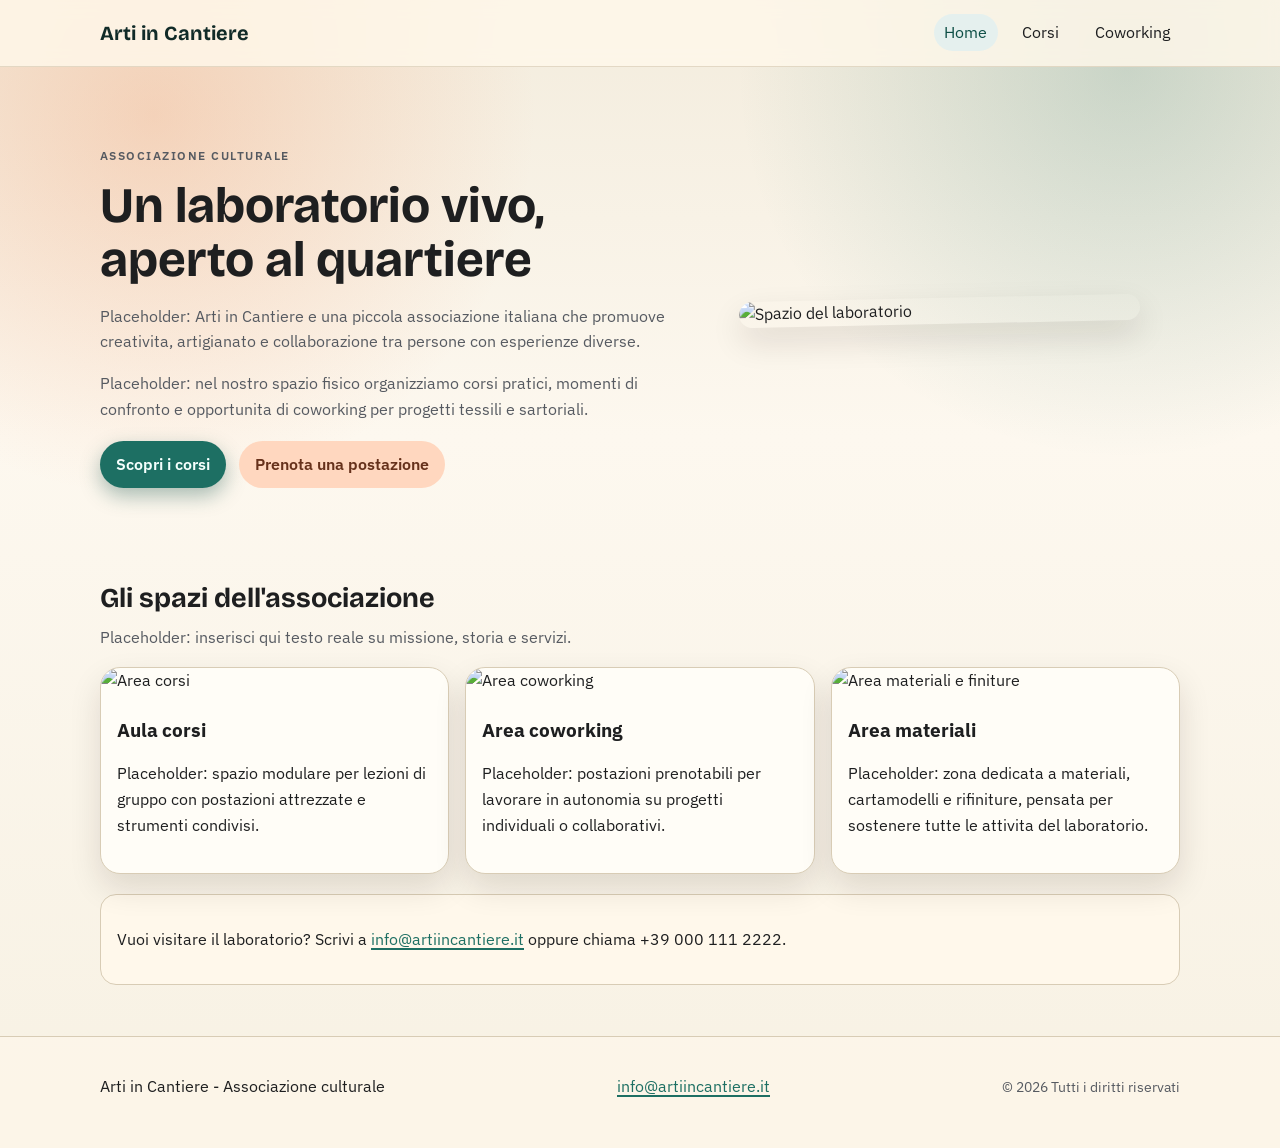
==== index.html @ 93420e94 "first generate version" ====
<!doctype html>
<html lang="it">
	<head>
		<meta charset="UTF-8" />
		<meta name="viewport" content="width=device-width, initial-scale=1.0" />
		<title>Arti in Cantiere | Associazione e Laboratorio</title>
		<meta
			name="description"
			content="Associazione culturale con laboratorio fisico, corsi creativi e postazioni coworking."
		/>
		<link rel="preconnect" href="https://fonts.googleapis.com" />
		<link rel="preconnect" href="https://fonts.gstatic.com" crossorigin />
		<link
			href="https://fonts.googleapis.com/css2?family=Bricolage+Grotesque:wght@400;500;700&family=IBM+Plex+Sans:wght@400;500;600&display=swap"
			rel="stylesheet"
		/>
		<link rel="stylesheet" href="assets/css/styles.css" />
	</head>
	<body>
		<header class="site-header">
			<div class="container nav-wrap">
				<a class="logo" href="index.html">Arti in Cantiere</a>
				<nav class="main-nav" aria-label="Navigazione principale">
					<a class="active" href="index.html">Home</a>
					<a href="corsi.html">Corsi</a>
					<a href="coworking.html">Coworking</a>
				</nav>
			</div>
		</header>

		<main>
			<section class="hero">
				<div class="container hero-grid">
					<div class="hero-copy">
						<p class="eyebrow">Associazione culturale</p>
						<h1>Un laboratorio vivo, aperto al quartiere</h1>
						<p>
							Placeholder: Arti in Cantiere e una piccola associazione italiana che promuove
							creativita, artigianato e collaborazione tra persone con esperienze diverse.
						</p>
						<p>
							Placeholder: nel nostro spazio fisico organizziamo corsi pratici, momenti di
							confronto e opportunita di coworking per progetti tessili e sartoriali.
						</p>
						<div class="btn-row">
							<a class="btn btn-primary" href="corsi.html">Scopri i corsi</a>
							<a class="btn btn-secondary" href="coworking.html">Prenota una postazione</a>
						</div>
					</div>

					<figure class="hero-media">
						<img
							src="https://picsum.photos/seed/lab-main/900/620"
							alt="Spazio del laboratorio"
							loading="eager"
						/>
					</figure>
				</div>
			</section>

			<section class="section">
				<div class="container">
					<h2>Gli spazi dell'associazione</h2>
					<p class="section-intro">
						Placeholder: inserisci qui testo reale su missione, storia e servizi.
					</p>

					<div class="card-grid">
						<article class="card">
							<img
								src="https://picsum.photos/seed/space-1/700/430"
								alt="Area corsi"
								loading="lazy"
							/>
							<div class="card-body">
								<h3>Aula corsi</h3>
								<p>
									Placeholder: spazio modulare per lezioni di gruppo con postazioni attrezzate
									e strumenti condivisi.
								</p>
							</div>
						</article>

						<article class="card">
							<img
								src="https://picsum.photos/seed/space-2/700/430"
								alt="Area coworking"
								loading="lazy"
							/>
							<div class="card-body">
								<h3>Area coworking</h3>
								<p>
									Placeholder: postazioni prenotabili per lavorare in autonomia su progetti
									individuali o collaborativi.
								</p>
							</div>
						</article>

						<article class="card">
							<img
								src="https://picsum.photos/seed/space-3/700/430"
								alt="Area materiali e finiture"
								loading="lazy"
							/>
							<div class="card-body">
								<h3>Area materiali</h3>
								<p>
									Placeholder: zona dedicata a materiali, cartamodelli e rifiniture,
									pensata per sostenere tutte le attivita del laboratorio.
								</p>
							</div>
						</article>
					</div>

					<div class="highlight-box">
						<p>
							Vuoi visitare il laboratorio? Scrivi a
							<a href="mailto:info@artiincantiere.it">info@artiincantiere.it</a>
							oppure chiama +39 000 111 2222.
						</p>
					</div>
				</div>
			</section>
		</main>

		<footer class="site-footer">
			<div class="container footer-wrap">
				<p>Arti in Cantiere - Associazione culturale</p>
				<p><a href="mailto:info@artiincantiere.it">info@artiincantiere.it</a></p>
				<p class="small">&copy; <span id="year"></span> Tutti i diritti riservati</p>
			</div>
		</footer>

		<script src="assets/js/site.js"></script>
	</body>
</html>
---- assets/css/styles.css ----
:root {
  --bg: #f3ecdd;
  --bg-soft: #fff8eb;
  --card: #fffdf7;
  --text: #1e1f20;
  --muted: #565a61;
  --primary: #1d6f63;
  --secondary: #f08f5c;
  --border: #d8ccb5;
  --shadow: 0 14px 32px rgba(32, 20, 10, 0.12);
  --radius: 20px;
}

* {
  box-sizing: border-box;
}

html,
body {
  margin: 0;
  padding: 0;
}

body {
  font-family: "IBM Plex Sans", "Segoe UI", sans-serif;
  color: var(--text);
  line-height: 1.6;
  background:
    radial-gradient(circle at 12% 10%, rgba(240, 143, 92, 0.3), transparent 25%),
    radial-gradient(circle at 88% 6%, rgba(29, 111, 99, 0.2), transparent 25%),
    linear-gradient(180deg, var(--bg) 0%, #fdf8ef 38%, #f7f1e3 100%);
}

img {
  max-width: 100%;
  display: block;
  border-radius: 14px;
}

a {
  color: var(--primary);
  text-decoration-thickness: 2px;
  text-underline-offset: 3px;
}

.container {
  width: min(1080px, 92%);
  margin: 0 auto;
}

.site-header {
  position: sticky;
  top: 0;
  z-index: 12;
  backdrop-filter: blur(8px);
  background: rgba(255, 248, 235, 0.82);
  border-bottom: 1px solid rgba(216, 204, 181, 0.7);
}

.nav-wrap {
  display: flex;
  justify-content: space-between;
  align-items: center;
  gap: 1rem;
  padding: 0.9rem 0;
}

.logo {
  font-family: "Bricolage Grotesque", "Trebuchet MS", sans-serif;
  font-size: 1.25rem;
  font-weight: 700;
  color: #112b28;
  text-decoration: none;
}

.main-nav {
  display: flex;
  gap: 0.9rem;
  flex-wrap: wrap;
}

.main-nav a {
  text-decoration: none;
  color: var(--text);
  padding: 0.35rem 0.65rem;
  border-radius: 999px;
}

.main-nav a.active,
.main-nav a:hover {
  background: #e5f0ee;
  color: #0d4e45;
}

.hero {
  padding: 4.2rem 0 2.8rem;
}

.hero-grid {
  display: grid;
  grid-template-columns: 1.2fr 1fr;
  gap: 1.4rem;
  align-items: center;
}

.hero-grid.single-column {
  grid-template-columns: 1fr;
}

.eyebrow {
  text-transform: uppercase;
  letter-spacing: 0.12em;
  font-size: 0.78rem;
  color: #2f5951;
  font-weight: 600;
}

.hero h1 {
  font-family: "Bricolage Grotesque", "Trebuchet MS", sans-serif;
  font-size: clamp(2rem, 4.2vw, 3.1rem);
  line-height: 1.1;
  margin: 0.3rem 0 1rem;
}

.hero p {
  max-width: 62ch;
  color: var(--muted);
}

.hero-media {
  border-radius: var(--radius);
  overflow: hidden;
  box-shadow: var(--shadow);
  transform: rotate(-1.2deg);
  animation: enter 700ms ease-out;
}

.inner-hero {
  padding-bottom: 1.6rem;
}

.btn-row {
  display: flex;
  flex-wrap: wrap;
  gap: 0.8rem;
  margin-top: 1.2rem;
}

.btn {
  border: 0;
  border-radius: 999px;
  padding: 0.65rem 1rem;
  font-weight: 600;
  font-family: inherit;
  cursor: pointer;
  text-decoration: none;
  display: inline-block;
  transition: transform 0.2s ease, box-shadow 0.2s ease;
}

.btn:hover {
  transform: translateY(-2px);
}

.btn-primary {
  background: var(--primary);
  color: #f5fffd;
  box-shadow: 0 8px 20px rgba(15, 77, 68, 0.35);
}

.btn-secondary {
  background: #ffd7bf;
  color: #66311b;
}

.btn-small {
  padding: 0.45rem 0.75rem;
  background: #f5efe3;
  color: #363636;
  border: 1px solid var(--border);
}

.section {
  padding: 1.4rem 0 3.2rem;
}

.section h2 {
  font-family: "Bricolage Grotesque", "Trebuchet MS", sans-serif;
  font-size: 1.7rem;
  margin-bottom: 0.25rem;
}

.section-intro {
  color: var(--muted);
  margin-top: 0;
  max-width: 70ch;
}

.card-grid {
  display: grid;
  grid-template-columns: repeat(auto-fit, minmax(240px, 1fr));
  gap: 1rem;
}

.card {
  background: var(--card);
  border: 1px solid var(--border);
  border-radius: var(--radius);
  box-shadow: var(--shadow);
  overflow: hidden;
  animation: card-enter 0.5s ease both;
}

.card-body {
  padding: 0.95rem 1rem 1.2rem;
}

.card h3 {
  margin: 0.4rem 0;
  font-size: 1.2rem;
}

.meta-list {
  margin: 0.7rem 0 0;
  padding-left: 1rem;
  color: #2d3239;
}

.meta-list li {
  margin-bottom: 0.35rem;
}

.highlight-box,
.note-box,
.pricing-strip {
  margin-top: 1.2rem;
  border-radius: 16px;
  border: 1px solid var(--border);
  background: var(--bg-soft);
  padding: 1rem;
}

.availability {
  display: flex;
  flex-wrap: wrap;
  gap: 0.5rem;
  margin-top: 0.95rem;
}

.badge {
  border-radius: 999px;
  padding: 0.3rem 0.75rem;
  border: 1px solid var(--border);
  background: #f9f3e8;
  font-size: 0.92rem;
}

.badge-free {
  background: #e8f6f2;
  border-color: #98c8bb;
}

.occupancy-tools {
  margin-top: 0.8rem;
  display: flex;
  gap: 0.5rem;
  flex-wrap: wrap;
}

.site-footer {
  border-top: 1px solid var(--border);
  padding: 1.3rem 0 2rem;
  background: rgba(255, 248, 235, 0.66);
}

.footer-wrap {
  display: flex;
  flex-wrap: wrap;
  justify-content: space-between;
  align-items: center;
  gap: 0.6rem 1rem;
}

.small {
  color: var(--muted);
  font-size: 0.9rem;
}

@keyframes enter {
  from {
    opacity: 0;
    transform: translateY(14px) rotate(-2deg);
  }
  to {
    opacity: 1;
    transform: translateY(0) rotate(-1.2deg);
  }
}

@keyframes card-enter {
  from {
    opacity: 0;
    transform: translateY(12px);
  }
  to {
    opacity: 1;
    transform: translateY(0);
  }
}

@media (max-width: 820px) {
  .hero-grid {
    grid-template-columns: 1fr;
  }

  .hero {
    padding-top: 3.2rem;
  }

  .hero-media {
    transform: none;
  }
}
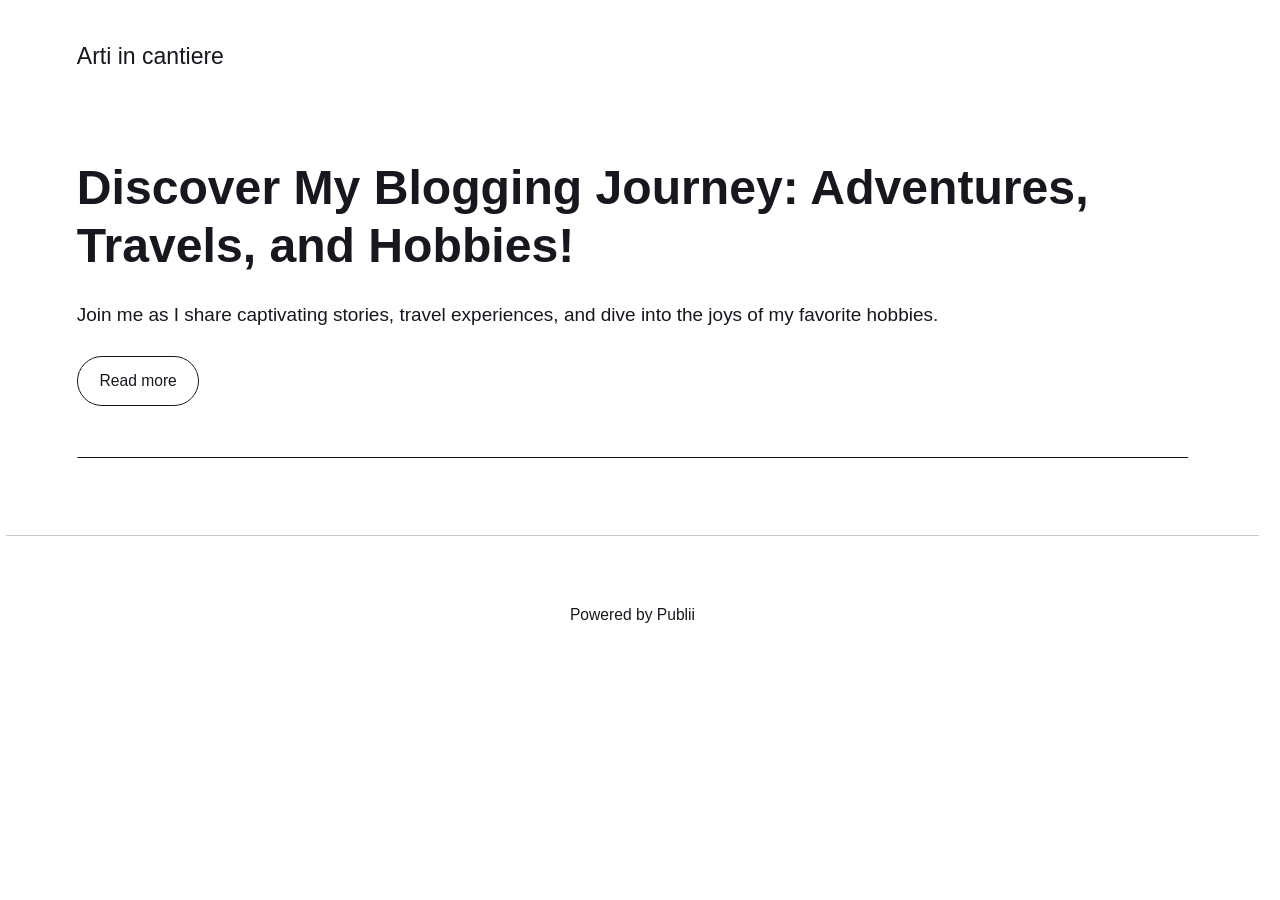
==== commit 1a625b72: "Updated from Publii" ====
--- a/index.html
+++ b/index.html
@@ -1,136 +1,12 @@
-<!doctype html>
-<html lang="it">
-	<head>
-		<meta charset="UTF-8" />
-		<meta name="viewport" content="width=device-width, initial-scale=1.0" />
-		<title>Arti in Cantiere | Associazione e Laboratorio</title>
-		<meta
-			name="description"
-			content="Associazione culturale con laboratorio fisico, corsi creativi e postazioni coworking."
-		/>
-		<link rel="preconnect" href="https://fonts.googleapis.com" />
-		<link rel="preconnect" href="https://fonts.gstatic.com" crossorigin />
-		<link
-			href="https://fonts.googleapis.com/css2?family=Bricolage+Grotesque:wght@400;500;700&family=IBM+Plex+Sans:wght@400;500;600&display=swap"
-			rel="stylesheet"
-		/>
-		<link rel="stylesheet" href="assets/css/styles.css" />
-	</head>
-	<body>
-		<header class="site-header">
-			<div class="container nav-wrap">
-				<a class="logo" href="index.html">Arti in Cantiere</a>
-				<nav class="main-nav" aria-label="Navigazione principale">
-					<a class="active" href="index.html">Home</a>
-					<a href="corsi.html">Corsi</a>
-					<a href="coworking.html">Coworking</a>
-				</nav>
-			</div>
-		</header>
-
-		<main>
-			<section class="hero">
-				<div class="container hero-grid">
-					<div class="hero-copy">
-						<p class="eyebrow">Associazione culturale</p>
-						<h1>Un laboratorio vivo, aperto al quartiere</h1>
-						<p>
-							Placeholder: Arti in Cantiere e una piccola associazione italiana che promuove
-							creativita, artigianato e collaborazione tra persone con esperienze diverse.
-						</p>
-						<p>
-							Placeholder: nel nostro spazio fisico organizziamo corsi pratici, momenti di
-							confronto e opportunita di coworking per progetti tessili e sartoriali.
-						</p>
-						<div class="btn-row">
-							<a class="btn btn-primary" href="corsi.html">Scopri i corsi</a>
-							<a class="btn btn-secondary" href="coworking.html">Prenota una postazione</a>
-						</div>
-					</div>
-
-					<figure class="hero-media">
-						<img
-							src="https://picsum.photos/seed/lab-main/900/620"
-							alt="Spazio del laboratorio"
-							loading="eager"
-						/>
-					</figure>
-				</div>
-			</section>
-
-			<section class="section">
-				<div class="container">
-					<h2>Gli spazi dell'associazione</h2>
-					<p class="section-intro">
-						Placeholder: inserisci qui testo reale su missione, storia e servizi.
-					</p>
-
-					<div class="card-grid">
-						<article class="card">
-							<img
-								src="https://picsum.photos/seed/space-1/700/430"
-								alt="Area corsi"
-								loading="lazy"
-							/>
-							<div class="card-body">
-								<h3>Aula corsi</h3>
-								<p>
-									Placeholder: spazio modulare per lezioni di gruppo con postazioni attrezzate
-									e strumenti condivisi.
-								</p>
-							</div>
-						</article>
-
-						<article class="card">
-							<img
-								src="https://picsum.photos/seed/space-2/700/430"
-								alt="Area coworking"
-								loading="lazy"
-							/>
-							<div class="card-body">
-								<h3>Area coworking</h3>
-								<p>
-									Placeholder: postazioni prenotabili per lavorare in autonomia su progetti
-									individuali o collaborativi.
-								</p>
-							</div>
-						</article>
-
-						<article class="card">
-							<img
-								src="https://picsum.photos/seed/space-3/700/430"
-								alt="Area materiali e finiture"
-								loading="lazy"
-							/>
-							<div class="card-body">
-								<h3>Area materiali</h3>
-								<p>
-									Placeholder: zona dedicata a materiali, cartamodelli e rifiniture,
-									pensata per sostenere tutte le attivita del laboratorio.
-								</p>
-							</div>
-						</article>
-					</div>
-
-					<div class="highlight-box">
-						<p>
-							Vuoi visitare il laboratorio? Scrivi a
-							<a href="mailto:info@artiincantiere.it">info@artiincantiere.it</a>
-							oppure chiama +39 000 111 2222.
-						</p>
-					</div>
-				</div>
-			</section>
-		</main>
-
-		<footer class="site-footer">
-			<div class="container footer-wrap">
-				<p>Arti in Cantiere - Associazione culturale</p>
-				<p><a href="mailto:info@artiincantiere.it">info@artiincantiere.it</a></p>
-				<p class="small">&copy; <span id="year"></span> Tutti i diritti riservati</p>
-			</div>
-		</footer>
-
-		<script src="assets/js/site.js"></script>
-	</body>
-</html>
+<!DOCTYPE html><html lang="en-gb"><head><meta charset="utf-8"><meta http-equiv="X-UA-Compatible" content="IE=edge"><meta name="viewport" content="width=device-width,initial-scale=1"><title>Arti in cantiere</title><meta name="generator" content="Publii Open-Source CMS for Static Site"><link rel="canonical" href="https://piepaso.github.io/sito-artiincantiere/"><link rel="alternate" type="application/atom+xml" href="https://piepaso.github.io/sito-artiincantiere/feed.xml" title="Arti in cantiere - RSS"><link rel="alternate" type="application/json" href="https://piepaso.github.io/sito-artiincantiere/feed.json" title="Arti in cantiere - JSON"><meta property="og:title" content="Arti in cantiere"><meta property="og:site_name" content="Arti in cantiere"><meta property="og:description" content=""><meta property="og:url" content="https://piepaso.github.io/sito-artiincantiere/"><meta property="og:type" content="website"><link rel="stylesheet" href="https://piepaso.github.io/sito-artiincantiere/assets/css/style.css?v=2110fdcc9616a96348b5f5ad11c64055"><script type="application/ld+json">{"@context":"http://schema.org","@type":"Organization","name":"Arti in cantiere","url":"https://piepaso.github.io/sito-artiincantiere/"}</script><noscript><style>img[loading] {
+                    opacity: 1;
+                }</style></noscript></head><body class="home-template"><header class="top js-header"><a class="logo" href="https://piepaso.github.io/sito-artiincantiere/">Arti in cantiere</a></header><main><div class="hero hero--noimage"><header class="hero__content"><div class="wrapper"><h1>Discover My Blogging Journey: Adventures, Travels, and Hobbies!</h1><p>Join me as I share captivating stories, travel experiences, and dive into the joys of my favorite hobbies.</p><p><a href="#" class="btn">Read more</a></p></div></header></div><div class="wrapper feed"></div></main><footer class="footer"><div class="wrapper"><div class="footer__copyright">Powered by Publii</div><button id="backToTop" class="footer__bttop" aria-label="Back to top" title="Back to top"><svg width="20" height="20"><use xlink:href="https://piepaso.github.io/sito-artiincantiere/assets/svg/svg-map.svg#toparrow"/></svg></button></div></footer><script defer="defer" src="https://piepaso.github.io/sito-artiincantiere/assets/js/scripts.min.js?v=d0fc1030089a37f93a2d51bf6d07565c"></script><script>window.publiiThemeMenuConfig={mobileMenuMode:'sidebar',animationSpeed:300,submenuWidth: 'auto',doubleClickTime:500,mobileMenuExpandableSubmenus:true,relatedContainerForOverlayMenuSelector:'.top'};</script><script>var images = document.querySelectorAll('img[loading]');
+        for (var i = 0; i < images.length; i++) {
+            if (images[i].complete) {
+                images[i].classList.add('is-loaded');
+            } else {
+                images[i].addEventListener('load', function () {
+                    this.classList.add('is-loaded');
+                }, false);
+            }
+        }</script></body></html>
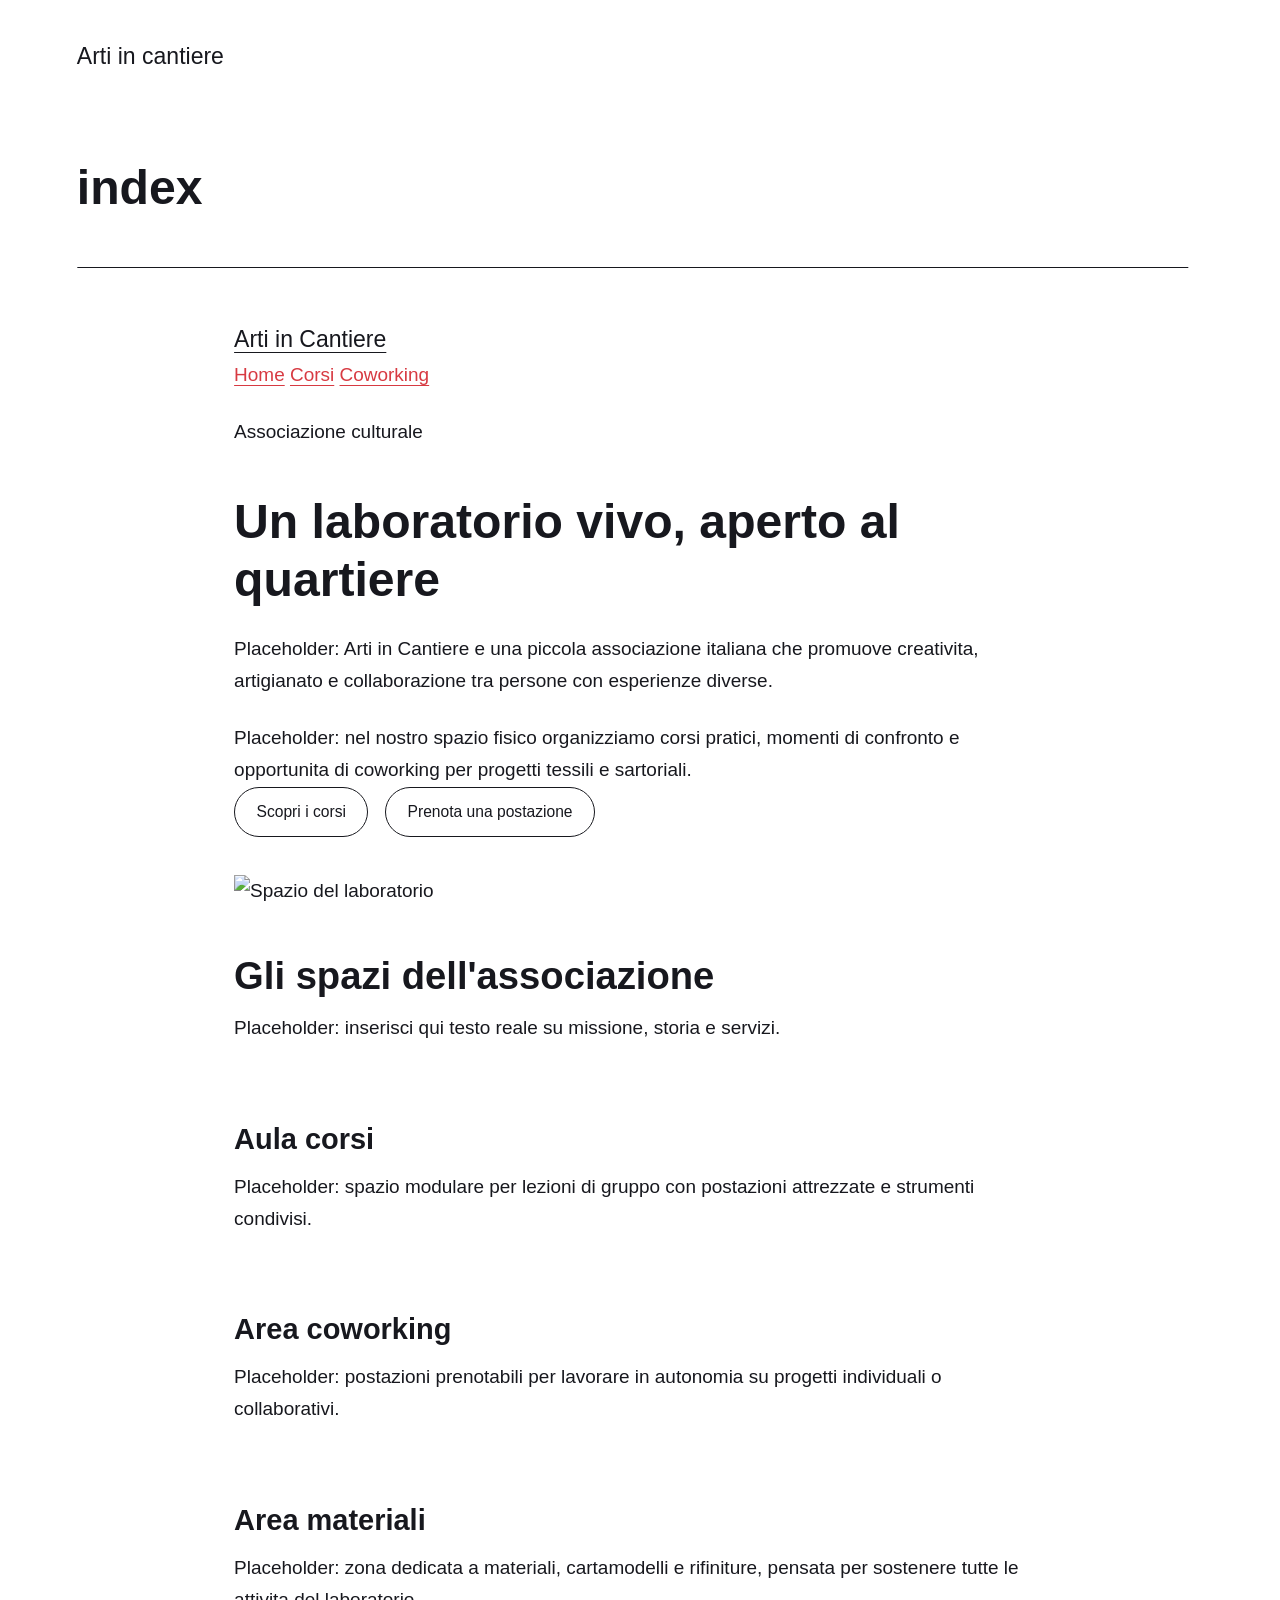
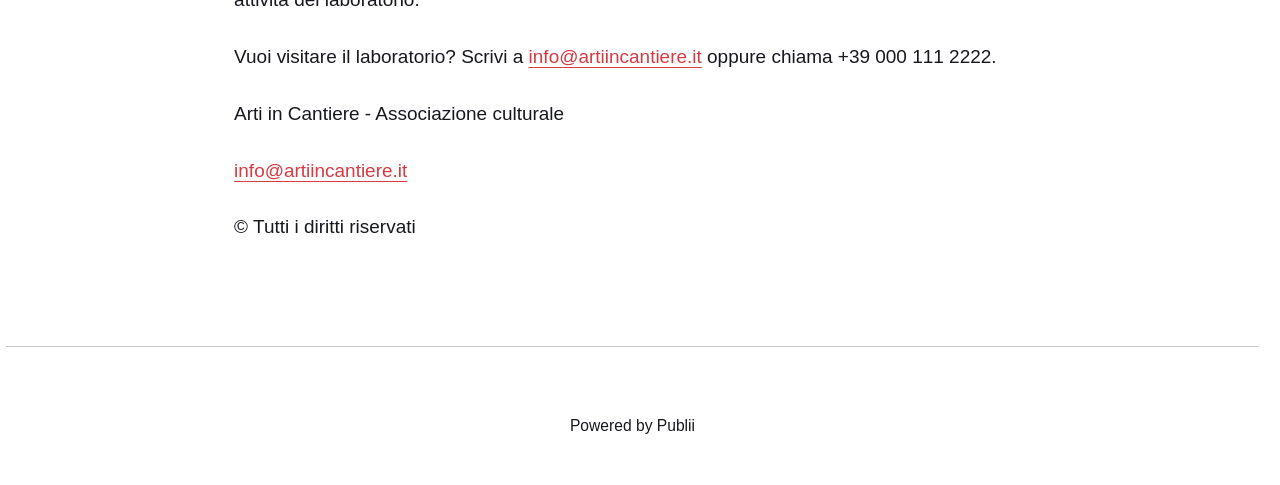
==== commit 12c87e87: "index on home" ====
--- a/index.html
+++ b/index.html
@@ -1,12 +1,15 @@
-<!DOCTYPE html><html lang="en-gb"><head><meta charset="utf-8"><meta http-equiv="X-UA-Compatible" content="IE=edge"><meta name="viewport" content="width=device-width,initial-scale=1"><title>Arti in cantiere</title><meta name="generator" content="Publii Open-Source CMS for Static Site"><link rel="canonical" href="https://piepaso.github.io/sito-artiincantiere/"><link rel="alternate" type="application/atom+xml" href="https://piepaso.github.io/sito-artiincantiere/feed.xml" title="Arti in cantiere - RSS"><link rel="alternate" type="application/json" href="https://piepaso.github.io/sito-artiincantiere/feed.json" title="Arti in cantiere - JSON"><meta property="og:title" content="Arti in cantiere"><meta property="og:site_name" content="Arti in cantiere"><meta property="og:description" content=""><meta property="og:url" content="https://piepaso.github.io/sito-artiincantiere/"><meta property="og:type" content="website"><link rel="stylesheet" href="https://piepaso.github.io/sito-artiincantiere/assets/css/style.css?v=2110fdcc9616a96348b5f5ad11c64055"><script type="application/ld+json">{"@context":"http://schema.org","@type":"Organization","name":"Arti in cantiere","url":"https://piepaso.github.io/sito-artiincantiere/"}</script><noscript><style>img[loading] {
-                    opacity: 1;
-                }</style></noscript></head><body class="home-template"><header class="top js-header"><a class="logo" href="https://piepaso.github.io/sito-artiincantiere/">Arti in cantiere</a></header><main><div class="hero hero--noimage"><header class="hero__content"><div class="wrapper"><h1>Discover My Blogging Journey: Adventures, Travels, and Hobbies!</h1><p>Join me as I share captivating stories, travel experiences, and dive into the joys of my favorite hobbies.</p><p><a href="#" class="btn">Read more</a></p></div></header></div><div class="wrapper feed"></div></main><footer class="footer"><div class="wrapper"><div class="footer__copyright">Powered by Publii</div><button id="backToTop" class="footer__bttop" aria-label="Back to top" title="Back to top"><svg width="20" height="20"><use xlink:href="https://piepaso.github.io/sito-artiincantiere/assets/svg/svg-map.svg#toparrow"/></svg></button></div></footer><script defer="defer" src="https://piepaso.github.io/sito-artiincantiere/assets/js/scripts.min.js?v=d0fc1030089a37f93a2d51bf6d07565c"></script><script>window.publiiThemeMenuConfig={mobileMenuMode:'sidebar',animationSpeed:300,submenuWidth: 'auto',doubleClickTime:500,mobileMenuExpandableSubmenus:true,relatedContainerForOverlayMenuSelector:'.top'};</script><script>var images = document.querySelectorAll('img[loading]');
-        for (var i = 0; i < images.length; i++) {
-            if (images[i].complete) {
-                images[i].classList.add('is-loaded');
-            } else {
-                images[i].addEventListener('load', function () {
-                    this.classList.add('is-loaded');
-                }, false);
-            }
-        }</script></body></html>+<!doctype html>
+<html lang="en">
+<head>
+	<meta charset="utf-8">
+	<meta http-equiv="refresh" content="0; url=home.html">
+	<meta name="viewport" content="width=device-width, initial-scale=1">
+	<title>Redirecting...</title>
+	<script>
+		window.location.replace("home.html");
+	</script>
+</head>
+<body>
+	<p>Redirecting to <a href="home.html">home.html</a>...</p>
+</body>
+</html>
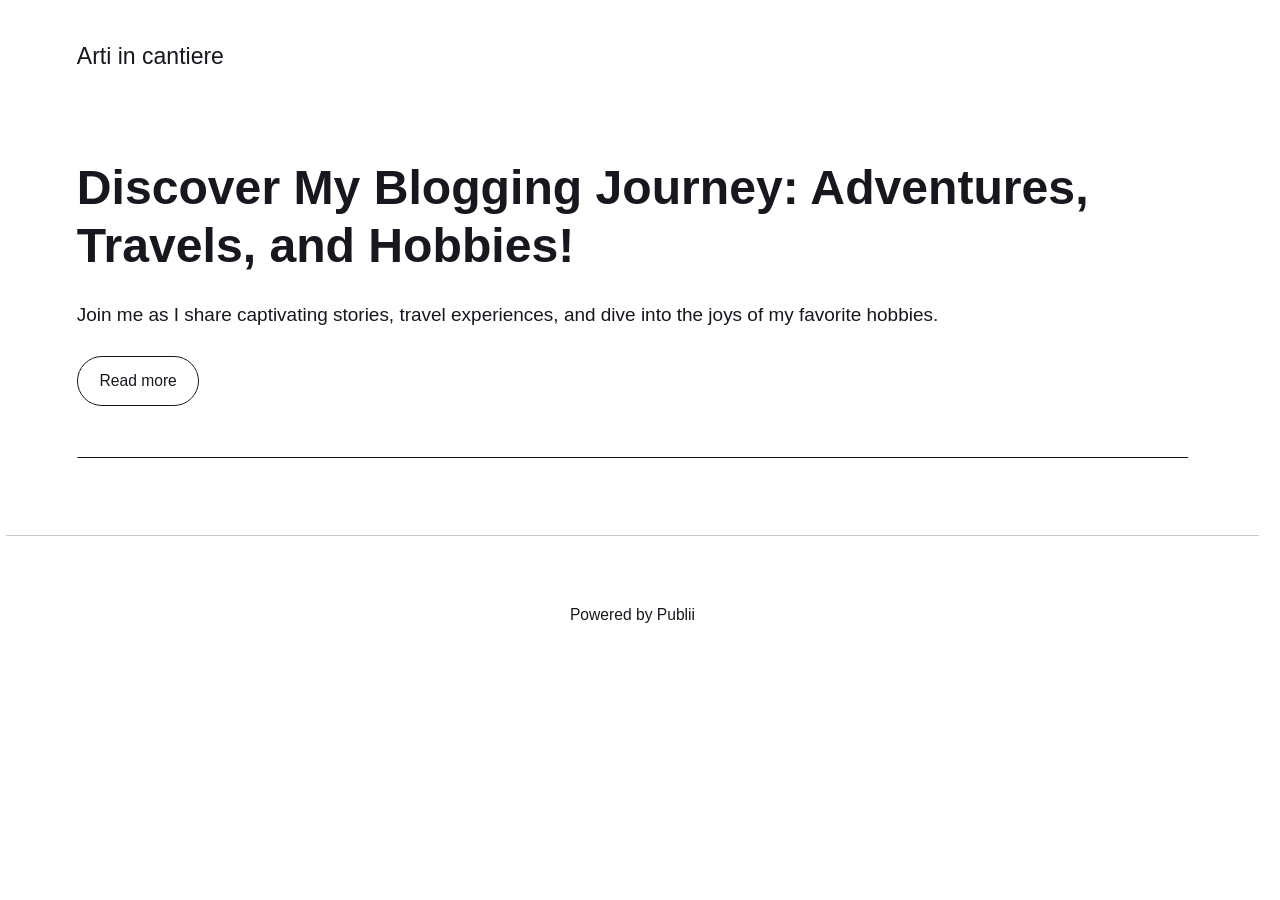
==== commit 3bedf0ea: "Updated from Publii" ====
--- a/index.html
+++ b/index.html
@@ -1,15 +1,12 @@
-<!doctype html>
-<html lang="en">
-<head>
-	<meta charset="utf-8">
-	<meta http-equiv="refresh" content="0; url=home.html">
-	<meta name="viewport" content="width=device-width, initial-scale=1">
-	<title>Redirecting...</title>
-	<script>
-		window.location.replace("home.html");
-	</script>
-</head>
-<body>
-	<p>Redirecting to <a href="home.html">home.html</a>...</p>
-</body>
-</html>
+<!DOCTYPE html><html lang="en-gb"><head><meta charset="utf-8"><meta http-equiv="X-UA-Compatible" content="IE=edge"><meta name="viewport" content="width=device-width,initial-scale=1"><title>Arti in cantiere</title><meta name="generator" content="Publii Open-Source CMS for Static Site"><link rel="canonical" href="https://piepaso.github.io/sito-artiincantiere/"><link rel="alternate" type="application/atom+xml" href="https://piepaso.github.io/sito-artiincantiere/feed.xml" title="Arti in cantiere - RSS"><link rel="alternate" type="application/json" href="https://piepaso.github.io/sito-artiincantiere/feed.json" title="Arti in cantiere - JSON"><meta property="og:title" content="Arti in cantiere"><meta property="og:site_name" content="Arti in cantiere"><meta property="og:description" content=""><meta property="og:url" content="https://piepaso.github.io/sito-artiincantiere/"><meta property="og:type" content="website"><link rel="stylesheet" href="https://piepaso.github.io/sito-artiincantiere/assets/css/style.css?v=2110fdcc9616a96348b5f5ad11c64055"><script type="application/ld+json">{"@context":"http://schema.org","@type":"Organization","name":"Arti in cantiere","url":"https://piepaso.github.io/sito-artiincantiere/"}</script><noscript><style>img[loading] {
+                    opacity: 1;
+                }</style></noscript></head><body class="home-template"><header class="top js-header"><a class="logo" href="https://piepaso.github.io/sito-artiincantiere/">Arti in cantiere</a></header><main><div class="hero hero--noimage"><header class="hero__content"><div class="wrapper"><h1>Discover My Blogging Journey: Adventures, Travels, and Hobbies!</h1><p>Join me as I share captivating stories, travel experiences, and dive into the joys of my favorite hobbies.</p><p><a href="#" class="btn">Read more</a></p></div></header></div><div class="wrapper feed"></div></main><footer class="footer"><div class="wrapper"><div class="footer__copyright">Powered by Publii</div><button id="backToTop" class="footer__bttop" aria-label="Back to top" title="Back to top"><svg width="20" height="20"><use xlink:href="https://piepaso.github.io/sito-artiincantiere/assets/svg/svg-map.svg#toparrow"/></svg></button></div></footer><script defer="defer" src="https://piepaso.github.io/sito-artiincantiere/assets/js/scripts.min.js?v=d0fc1030089a37f93a2d51bf6d07565c"></script><script>window.publiiThemeMenuConfig={mobileMenuMode:'sidebar',animationSpeed:300,submenuWidth: 'auto',doubleClickTime:500,mobileMenuExpandableSubmenus:true,relatedContainerForOverlayMenuSelector:'.top'};</script><script>var images = document.querySelectorAll('img[loading]');
+        for (var i = 0; i < images.length; i++) {
+            if (images[i].complete) {
+                images[i].classList.add('is-loaded');
+            } else {
+                images[i].addEventListener('load', function () {
+                    this.classList.add('is-loaded');
+                }, false);
+            }
+        }</script></body></html>
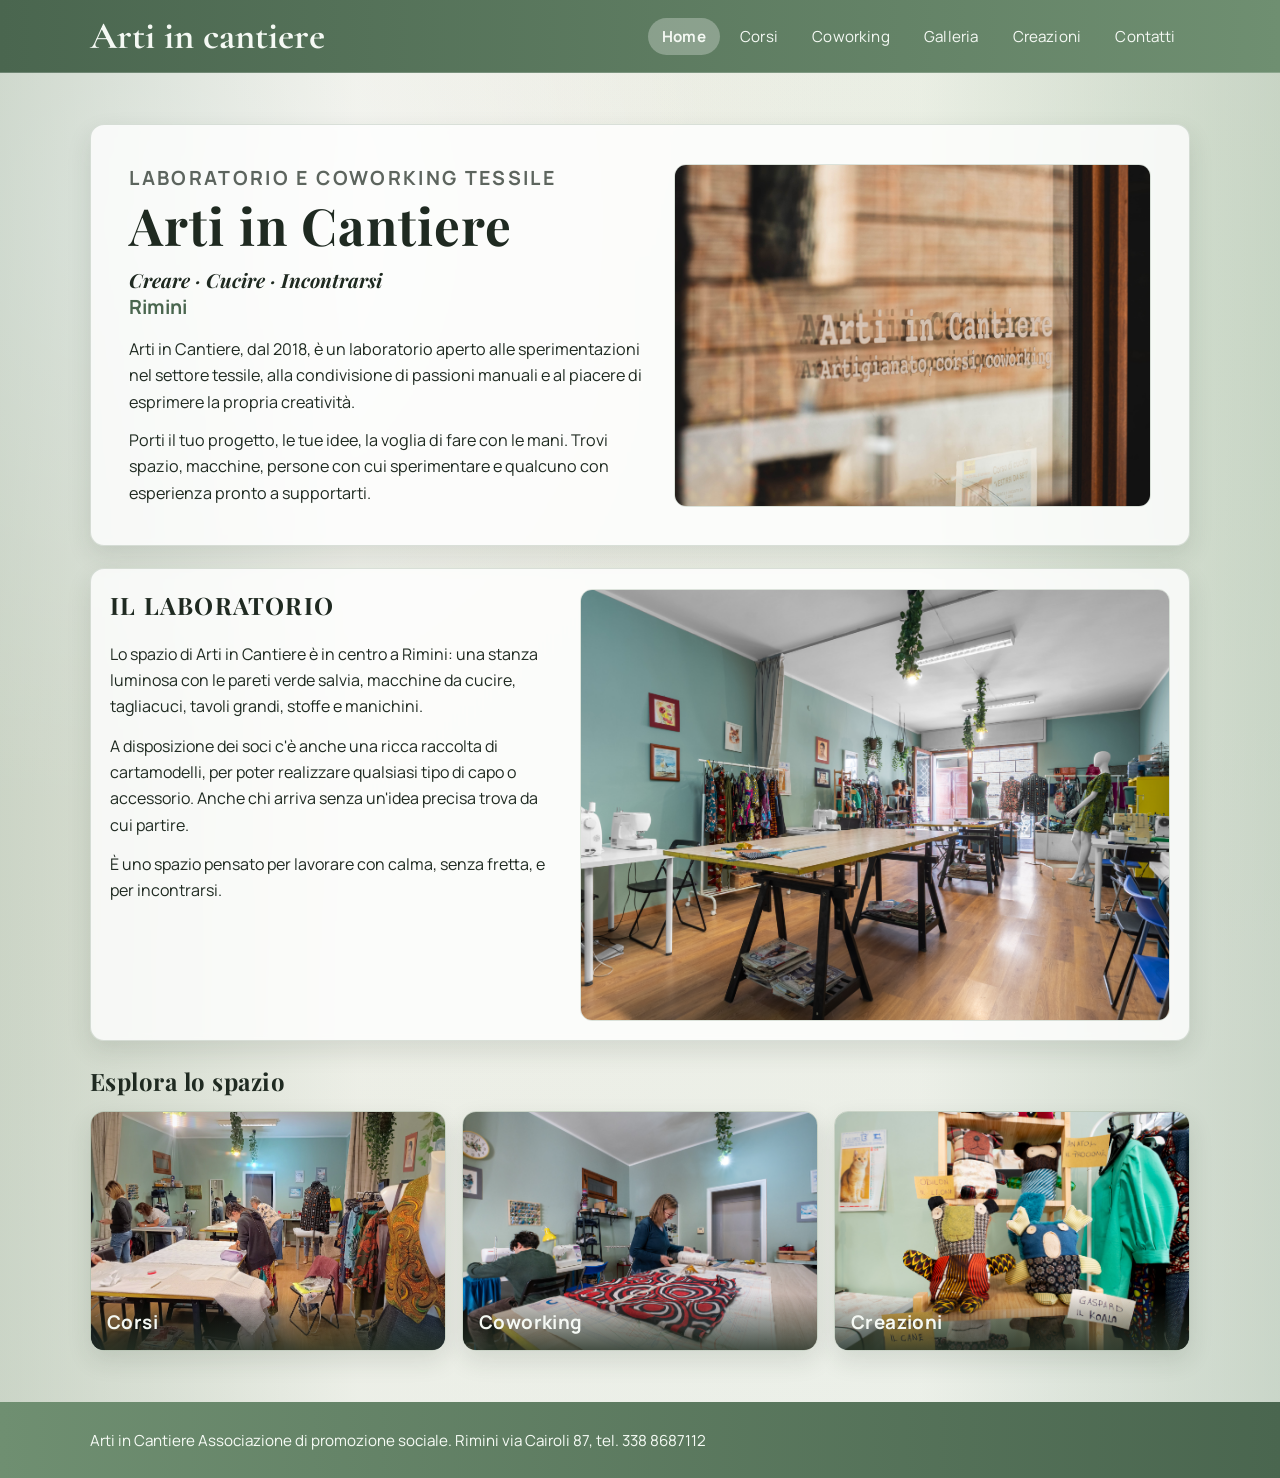
==== commit 5a3215d1: "modifiche claudia" ====
--- a/index.html
+++ b/index.html
@@ -1,12 +1,116 @@
-<!DOCTYPE html><html lang="en-gb"><head><meta charset="utf-8"><meta http-equiv="X-UA-Compatible" content="IE=edge"><meta name="viewport" content="width=device-width,initial-scale=1"><title>Arti in cantiere</title><meta name="generator" content="Publii Open-Source CMS for Static Site"><link rel="canonical" href="https://piepaso.github.io/sito-artiincantiere/"><link rel="alternate" type="application/atom+xml" href="https://piepaso.github.io/sito-artiincantiere/feed.xml" title="Arti in cantiere - RSS"><link rel="alternate" type="application/json" href="https://piepaso.github.io/sito-artiincantiere/feed.json" title="Arti in cantiere - JSON"><meta property="og:title" content="Arti in cantiere"><meta property="og:site_name" content="Arti in cantiere"><meta property="og:description" content=""><meta property="og:url" content="https://piepaso.github.io/sito-artiincantiere/"><meta property="og:type" content="website"><link rel="stylesheet" href="https://piepaso.github.io/sito-artiincantiere/assets/css/style.css?v=2110fdcc9616a96348b5f5ad11c64055"><script type="application/ld+json">{"@context":"http://schema.org","@type":"Organization","name":"Arti in cantiere","url":"https://piepaso.github.io/sito-artiincantiere/"}</script><noscript><style>img[loading] {
-                    opacity: 1;
-                }</style></noscript></head><body class="home-template"><header class="top js-header"><a class="logo" href="https://piepaso.github.io/sito-artiincantiere/">Arti in cantiere</a></header><main><div class="hero hero--noimage"><header class="hero__content"><div class="wrapper"><h1>Discover My Blogging Journey: Adventures, Travels, and Hobbies!</h1><p>Join me as I share captivating stories, travel experiences, and dive into the joys of my favorite hobbies.</p><p><a href="#" class="btn">Read more</a></p></div></header></div><div class="wrapper feed"></div></main><footer class="footer"><div class="wrapper"><div class="footer__copyright">Powered by Publii</div><button id="backToTop" class="footer__bttop" aria-label="Back to top" title="Back to top"><svg width="20" height="20"><use xlink:href="https://piepaso.github.io/sito-artiincantiere/assets/svg/svg-map.svg#toparrow"/></svg></button></div></footer><script defer="defer" src="https://piepaso.github.io/sito-artiincantiere/assets/js/scripts.min.js?v=d0fc1030089a37f93a2d51bf6d07565c"></script><script>window.publiiThemeMenuConfig={mobileMenuMode:'sidebar',animationSpeed:300,submenuWidth: 'auto',doubleClickTime:500,mobileMenuExpandableSubmenus:true,relatedContainerForOverlayMenuSelector:'.top'};</script><script>var images = document.querySelectorAll('img[loading]');
-        for (var i = 0; i < images.length; i++) {
-            if (images[i].complete) {
-                images[i].classList.add('is-loaded');
-            } else {
-                images[i].addEventListener('load', function () {
-                    this.classList.add('is-loaded');
-                }, false);
-            }
-        }</script></body></html>+<!doctype html>
+<html lang="it">
+    <head>
+        <meta charset="UTF-8">
+        <meta name="viewport" content="width=device-width, initial-scale=1.0">
+        <title>Arti in cantiere | Home</title>
+        <link rel="preconnect" href="https://fonts.googleapis.com">
+        <link rel="preconnect" href="https://fonts.gstatic.com" crossorigin="">
+        <link href="https://fonts.googleapis.com/css2?family=Cormorant+Garamond:wght@500;700&amp;family=Manrope:wght@400;500;700&amp;family=Playfair+Display:ital,wght@0,500;0,700;1,500;1,700&amp;display=swap" rel="stylesheet">
+        <link rel="stylesheet" href="assets/css/styles.css">
+    </head>
+    <body class="home-page">
+        <header class="site-header">
+        <div class="container navbar">
+            <a class="brand" href="index.html">Arti in cantiere</a>
+            <nav aria-label="Navigazione principale">
+            <ul class="nav-links">
+                <li><a href="index.html" aria-current="page">Home</a></li>
+                <li><a href="corsi.html">Corsi</a></li>
+                <li><a href="coworking.html">Coworking</a></li>
+                <li><a href="galleria.html">Galleria</a></li>
+                <li><a href="creazioni.html">Creazioni</a></li>
+                <li><a href="contatti.html">Contatti</a></li>
+            </ul>
+            </nav>
+        </div>
+        </header>
+
+        <main class="page-main">
+        <div class="container">
+            <section class="hero home-hero" aria-label="Presentazione associazione">
+            <div class="home-hero-layout">
+                <div class="home-intro">
+                <p class="home-kicker">Laboratorio e Coworking tessile </p>
+                <h1>Arti in Cantiere</h1>
+                <p class="home-subtitle">Creare · Cucire · Incontrarsi</p>
+                <p class="home-city">Rimini</p>
+
+                <div class="home-copy">
+                    <p>
+                    Arti in Cantiere, dal 2018, è un laboratorio aperto alle sperimentazioni nel settore
+                    tessile, alla condivisione di passioni manuali e al piacere di esprimere la
+                    propria creatività.
+                    </p>
+                    <p>
+                    Porti il tuo progetto, le tue idee, la voglia di fare con le mani. Trovi
+                    spazio, macchine, persone con cui sperimentare e qualcuno con esperienza pronto
+                    a supportarti.
+                    </p>
+                </div>
+                </div>
+
+                <figure class="home-hero-image">
+                <img
+                    src="resources/esterno.jpg"
+                    alt="Vetrina esterna con il nome Arti in Cantiere"
+                >
+                </figure>
+            </div>
+            </section>
+
+            <section class="content-panel home-lab" aria-label="Il laboratorio">
+            <div class="home-lab-copy">
+                <h2>Il laboratorio</h2>
+                <p>
+                Lo spazio di Arti in Cantiere è in centro a Rimini: una stanza luminosa con le
+                pareti verde salvia, macchine da cucire, tagliacuci,  tavoli grandi, stoffe e manichini.
+                </p>
+                <p>
+                A disposizione dei soci c'è anche una ricca raccolta di cartamodelli, per poter
+                realizzare qualsiasi tipo di capo o accessorio. Anche chi arriva senza un'idea
+                precisa trova da cui partire.
+                </p>
+                <p>
+                È uno spazio pensato per lavorare con calma, senza fretta, e per incontrarsi.
+                </p>
+            </div>
+
+            <figure class="home-lab-image">
+                <img
+                src="resources/home1.jpg"
+                alt="Interno del laboratorio Arti in Cantiere"
+                >
+            </figure>
+            </section>
+
+            <section class="home-image-nav" aria-label="Navigazione per immagini">
+            <h2>Esplora lo spazio</h2>
+
+            <div class="image-nav-grid">
+                <a class="image-nav-card" href="corsi.html">
+                <img src="resources/corsi%20home2%20.jpg" alt="Accesso alla pagina Corsi">
+                <span class="image-nav-label">Corsi</span>
+                </a>
+
+                <a class="image-nav-card" href="coworking.html">
+                <img src="resources/pietro.jpg" alt="Accesso alla pagina Coworking">
+                <span class="image-nav-label">Coworking</span>
+                </a>
+
+                <a class="image-nav-card" href="creazioni.html">
+                <img src="resources/pupazzi.jpg" alt="Accesso alla pagina Creazioni">
+                <span class="image-nav-label">Creazioni</span>
+                </a>
+            </div>
+            </section>
+        </div>
+        </main>
+
+        <footer class="site-footer">
+        <div class="container">
+            <p>Arti in Cantiere Associazione di promozione sociale. Rimini via Cairoli 87, tel. 338 8687112</p>
+        </div>
+        </footer>
+    </body>
+</html>
--- a/assets/css/styles.css
+++ b/assets/css/styles.css
@@ -0,0 +1,594 @@
+:root {
+  --sage-50: #f4f7f2;
+  --sage-100: #e8efe3;
+  --sage-300: #b6c7ad;
+  --sage-500: #6f8f71;
+  --sage-700: #4a664f;
+  --ink-900: #1f2a21;
+  --sand-100: #f8f4ec;
+  --radius: 14px;
+  --shadow-soft: 0 10px 24px rgba(34, 48, 36, 0.12);
+}
+
+* {
+  box-sizing: border-box;
+}
+
+html,
+body {
+  margin: 0;
+  padding: 0;
+}
+
+body {
+  font-family: "Manrope", "Segoe UI", sans-serif;
+  color: var(--ink-900);
+  min-height: 100vh;
+  display: flex;
+  flex-direction: column;
+  background:
+    linear-gradient(
+      90deg,
+      rgba(111, 143, 113, 0.32) 0%,
+      rgba(111, 143, 113, 0.2) 14%,
+      rgba(111, 143, 113, 0.07) 28%,
+      rgba(111, 143, 113, 0.07) 72%,
+      rgba(111, 143, 113, 0.2) 86%,
+      rgba(111, 143, 113, 0.32) 100%
+    ),
+    radial-gradient(circle at 10% 15%, #ffffff 0%, rgba(255, 255, 255, 0) 35%),
+    radial-gradient(circle at 90% 20%, #f0f6eb 0%, rgba(240, 246, 235, 0) 40%),
+    linear-gradient(140deg, var(--sand-100), var(--sage-50));
+}
+
+h1,
+h2,
+h3 {
+  font-family: "Cormorant Garamond", Georgia, serif;
+  letter-spacing: 0.02em;
+  margin-top: 0;
+}
+
+a {
+  color: inherit;
+  text-decoration: none;
+}
+
+img {
+  max-width: 100%;
+}
+
+.site-header {
+  background: linear-gradient(90deg, var(--sage-700), var(--sage-500));
+  color: #f5f9f4;
+  border-bottom: 1px solid rgba(255, 255, 255, 0.2);
+  position: sticky;
+  top: 0;
+  z-index: 20;
+}
+
+.site-footer {
+  margin-top: auto;
+  background: linear-gradient(90deg, var(--sage-500), var(--sage-700));
+  color: #f6fbf5;
+}
+
+.container {
+  width: min(1100px, 92vw);
+  margin: 0 auto;
+}
+
+.navbar {
+  min-height: 72px;
+  display: flex;
+  align-items: center;
+  justify-content: space-between;
+  gap: 1rem;
+  padding: 0.5rem 0;
+}
+
+.brand {
+  font-family: "Cormorant Garamond", Georgia, serif;
+  font-size: clamp(1.8rem, 3vw, 2.6rem);
+  font-weight: 700;
+  line-height: 1;
+}
+
+.nav-links {
+  list-style: none;
+  display: flex;
+  align-items: center;
+  gap: 0.35rem;
+  padding: 0;
+  margin: 0;
+}
+
+.nav-links a {
+  display: inline-block;
+  padding: 0.5rem 0.9rem;
+  border-radius: 999px;
+  font-size: 0.95rem;
+  letter-spacing: 0.01em;
+  transition: background-color 180ms ease, transform 180ms ease;
+}
+
+.nav-links a:hover {
+  background-color: rgba(255, 255, 255, 0.18);
+  transform: translateY(-1px);
+}
+
+.nav-links a[aria-current="page"] {
+  background-color: rgba(255, 255, 255, 0.28);
+  font-weight: 700;
+}
+
+.page-main {
+  padding: clamp(2rem, 4vw, 3.5rem) 0;
+}
+
+.hero,
+.content-panel {
+  background: rgba(255, 255, 255, 0.8);
+  border: 1px solid rgba(105, 131, 106, 0.24);
+  border-radius: var(--radius);
+  box-shadow: var(--shadow-soft);
+  backdrop-filter: blur(3px);
+}
+
+.hero {
+  padding: clamp(1.7rem, 3vw, 2.8rem);
+  margin-bottom: 1.4rem;
+}
+
+.hero h1 {
+  font-size: clamp(2rem, 4vw, 3.3rem);
+  margin-bottom: 0.5rem;
+}
+
+.hero p {
+  font-size: clamp(1.02rem, 1.9vw, 1.22rem);
+  max-width: 70ch;
+  margin: 0;
+}
+
+.grid {
+  display: grid;
+  gap: 1rem;
+  grid-template-columns: repeat(12, minmax(0, 1fr));
+}
+
+.course-side-layout {
+  display: grid;
+  grid-template-columns: minmax(230px, 320px) minmax(0, 1fr) minmax(230px, 320px);
+  gap: 1rem;
+  align-items: start;
+}
+
+.course-side-layout .grid {
+  min-width: 0;
+}
+
+.course-side-rail {
+  display: grid;
+  gap: 1rem;
+  position: sticky;
+  top: 96px;
+}
+
+.course-side-photo {
+  margin: 0;
+  border-radius: var(--radius);
+  overflow: hidden;
+  border: 1px solid rgba(105, 131, 106, 0.24);
+  box-shadow: var(--shadow-soft);
+  background: rgba(232, 239, 227, 0.65);
+  display: grid;
+  place-items: center;
+}
+
+.course-side-photo img {
+  width: 100%;
+  height: clamp(220px, 30vh, 320px);
+  object-fit: contain;
+  display: block;
+}
+
+.coworking-photo {
+  display: block;
+  padding: 0.45rem;
+}
+
+.side-photo-caption {
+  margin: 0.45rem 0 0;
+  font-size: 0.92rem;
+  line-height: 1.3;
+  color: rgba(31, 42, 33, 0.85);
+}
+
+.course-materials-grid {
+  display: grid;
+  grid-template-columns: repeat(2, minmax(0, 1fr));
+  gap: 0.9rem;
+  margin-top: 0.75rem;
+}
+
+.course-material-photo {
+  margin: 0;
+  border-radius: calc(var(--radius) - 4px);
+  overflow: hidden;
+  border: 1px solid rgba(105, 131, 106, 0.24);
+  background: rgba(232, 239, 227, 0.55);
+}
+
+.course-material-photo img {
+  width: 100%;
+  height: clamp(180px, 28vh, 260px);
+  object-fit: cover;
+  display: block;
+}
+
+.gallery-grid .content-panel {
+  padding: 0.45rem;
+  overflow: visible;
+  background: rgba(232, 239, 227, 0.45);
+}
+
+.gallery-grid .content-panel img {
+  width: 100%;
+  height: auto;
+  max-height: 520px;
+  object-fit: contain;
+  display: block;
+}
+
+.creation-card {
+  padding: 0.45rem;
+  display: grid;
+  gap: 0.55rem;
+  background: rgba(232, 239, 227, 0.5);
+}
+
+.creation-card img {
+  width: 100%;
+  height: auto;
+  max-height: 420px;
+  object-fit: contain;
+  display: block;
+}
+
+.creation-caption {
+  margin: 0;
+  font-size: 0.93rem;
+  line-height: 1.3;
+  color: rgba(31, 42, 33, 0.84);
+}
+
+.creations-hero-layout {
+  display: grid;
+  grid-template-columns: minmax(0, 1.35fr) minmax(260px, 360px);
+  gap: 1.1rem;
+  align-items: start;
+}
+
+.creations-hero-photo {
+  margin: 0;
+  border-radius: calc(var(--radius) - 2px);
+  overflow: hidden;
+  border: 1px solid rgba(105, 131, 106, 0.25);
+  box-shadow: var(--shadow-soft);
+}
+
+.creations-hero-photo img {
+  width: 100%;
+  height: auto;
+  display: block;
+}
+
+.contacts-layout {
+  display: grid;
+  grid-template-columns: minmax(260px, 420px) minmax(0, 1fr);
+  gap: 1rem;
+  align-items: start;
+}
+
+.contacts-photo {
+  margin: 0;
+  border-radius: calc(var(--radius) - 2px);
+  overflow: hidden;
+  border: 1px solid rgba(105, 131, 106, 0.24);
+}
+
+.contacts-photo img {
+  width: 100%;
+  height: auto;
+  display: block;
+}
+
+.contacts-copy p {
+  margin: 0 0 0.7rem;
+  font-size: 1.03rem;
+  line-height: 1.55;
+}
+
+.content-panel {
+  padding: 1.2rem;
+  animation: rise-in 520ms ease both;
+}
+
+.span-4 {
+  grid-column: span 4;
+}
+
+.span-6 {
+  grid-column: span 6;
+}
+
+.span-12 {
+  grid-column: span 12;
+}
+
+.placeholder {
+  border: 1px dashed var(--sage-300);
+  border-radius: calc(var(--radius) - 5px);
+  padding: 0.85rem;
+  background: linear-gradient(130deg, rgba(232, 239, 227, 0.45), rgba(255, 255, 255, 0.65));
+}
+
+.muted {
+  color: rgba(31, 42, 33, 0.78);
+}
+
+.site-footer .container {
+  display: flex;
+  justify-content: space-between;
+  align-items: center;
+  gap: 1rem;
+  min-height: 76px;
+  font-size: 0.95rem;
+}
+
+.home-hero-layout {
+  display: grid;
+  grid-template-columns: minmax(0, 1.1fr) minmax(0, 1fr);
+  gap: 1.3rem;
+  align-items: stretch;
+}
+
+.home-intro {
+  display: flex;
+  flex-direction: column;
+}
+
+h1,
+h2 {
+  font-family: "Playfair Display", "Cormorant Garamond", Georgia, serif;
+}
+
+h1 {
+  font-size: clamp(2.25rem, 5vw, 3rem);
+}
+
+.home-kicker {
+  margin: 0;
+  text-transform: uppercase;
+  font-size: 0.78rem;
+  letter-spacing: 0.12em;
+  color: rgba(31, 42, 33, 0.72);
+  font-weight: 700;
+}
+
+.home-subtitle {
+  font-family: "Playfair Display", "Cormorant Garamond", Georgia, serif;
+  font-style: italic;
+  font-size: clamp(1.25rem, 2.6vw, 1.5rem);
+  font-weight: 700;
+  margin: 0.2rem 0 0.1rem;
+}
+
+.home-city {
+  margin: 0;
+  font-size: 1.02rem;
+  color: var(--sage-700);
+  font-weight: 700;
+}
+
+.home-copy {
+  margin-top: 1rem;
+  display: grid;
+  gap: 0.7rem;
+}
+
+.home-copy p {
+  margin: 0;
+  font-size: 1.01rem;
+  line-height: 1.65;
+}
+
+.home-hero-image,
+.home-lab-image {
+  margin: 0;
+  border-radius: calc(var(--radius) - 2px);
+  overflow: hidden;
+  border: 1px solid rgba(105, 131, 106, 0.22);
+}
+
+.home-hero-image img,
+.home-lab-image img {
+  width: 100%;
+  height: 100%;
+  object-fit: cover;
+  display: block;
+}
+
+.home-hero-image img {
+  min-height: 280px;
+}
+
+.home-lab-image img {
+  min-height: 430px;
+}
+
+.home-lab {
+  margin-top: 1rem;
+  display: grid;
+  grid-template-columns: minmax(0, 1fr) minmax(0, 1.3fr);
+  gap: 1rem;
+  align-items: stretch;
+}
+
+.home-lab h2 {
+  text-transform: uppercase;
+  letter-spacing: 0.05em;
+}
+
+.home-lab-copy p {
+  margin: 0 0 0.8rem;
+  line-height: 1.65;
+}
+
+.home-image-nav {
+  margin-top: 1.5rem;
+}
+
+.home-image-nav h2 {
+  margin-bottom: 0.3rem;
+}
+
+.home-image-nav .muted {
+  margin: 0;
+}
+
+.image-nav-grid {
+  margin-top: 0.9rem;
+  display: grid;
+  grid-template-columns: repeat(3, minmax(0, 1fr));
+  gap: 1rem;
+}
+
+.image-nav-card {
+  position: relative;
+  border-radius: var(--radius);
+  overflow: hidden;
+  min-height: 240px;
+  border: 1px solid rgba(105, 131, 106, 0.26);
+  box-shadow: var(--shadow-soft);
+  transition: transform 220ms ease, box-shadow 220ms ease;
+}
+
+.image-nav-card:hover {
+  transform: translateY(-3px);
+  box-shadow: 0 16px 28px rgba(34, 48, 36, 0.18);
+}
+
+.image-nav-card img {
+  width: 100%;
+  height: 100%;
+  object-fit: cover;
+  display: block;
+}
+
+.image-nav-label {
+  position: absolute;
+  left: 0;
+  right: 0;
+  bottom: 0;
+  padding: 0.95rem 1rem;
+  color: #f5f9f4;
+  font-size: 1.18rem;
+  font-weight: 700;
+  letter-spacing: 0.02em;
+  background: linear-gradient(0deg, rgba(36, 49, 37, 0.82), rgba(36, 49, 37, 0));
+}
+
+@keyframes rise-in {
+  from {
+    opacity: 0;
+    transform: translateY(10px);
+  }
+
+  to {
+    opacity: 1;
+    transform: translateY(0);
+  }
+}
+
+@media (max-width: 880px) {
+  .navbar {
+    flex-direction: column;
+    align-items: flex-start;
+    padding: 0.9rem 0;
+  }
+
+  .nav-links {
+    flex-wrap: wrap;
+  }
+
+  .span-4,
+  .span-6 {
+    grid-column: span 12;
+  }
+
+  .site-footer .container {
+    flex-direction: column;
+    justify-content: center;
+    text-align: center;
+    padding: 1rem 0;
+  }
+
+  .home-hero-layout,
+  .home-lab {
+    grid-template-columns: 1fr;
+  }
+
+  .creations-hero-layout {
+    grid-template-columns: 1fr;
+  }
+
+  .contacts-layout {
+    grid-template-columns: 1fr;
+  }
+
+  .course-side-layout {
+    grid-template-columns: 1fr 1fr;
+  }
+
+  .course-side-layout .grid {
+    grid-column: 1 / -1;
+    order: 1;
+  }
+
+  .course-side-rail {
+    position: static;
+  }
+
+  .course-side-photo {
+    position: static;
+  }
+
+  .course-side-photo img {
+    height: 220px;
+  }
+
+  .image-nav-grid {
+    grid-template-columns: 1fr;
+  }
+
+  .home-hero-image img,
+  .image-nav-card {
+    min-height: 220px;
+  }
+
+  .home-lab-image img {
+    min-height: 300px;
+  }
+}
+
+@media (max-width: 620px) {
+  .course-side-layout {
+    grid-template-columns: 1fr;
+  }
+
+  .course-materials-grid {
+    grid-template-columns: 1fr;
+  }
+}
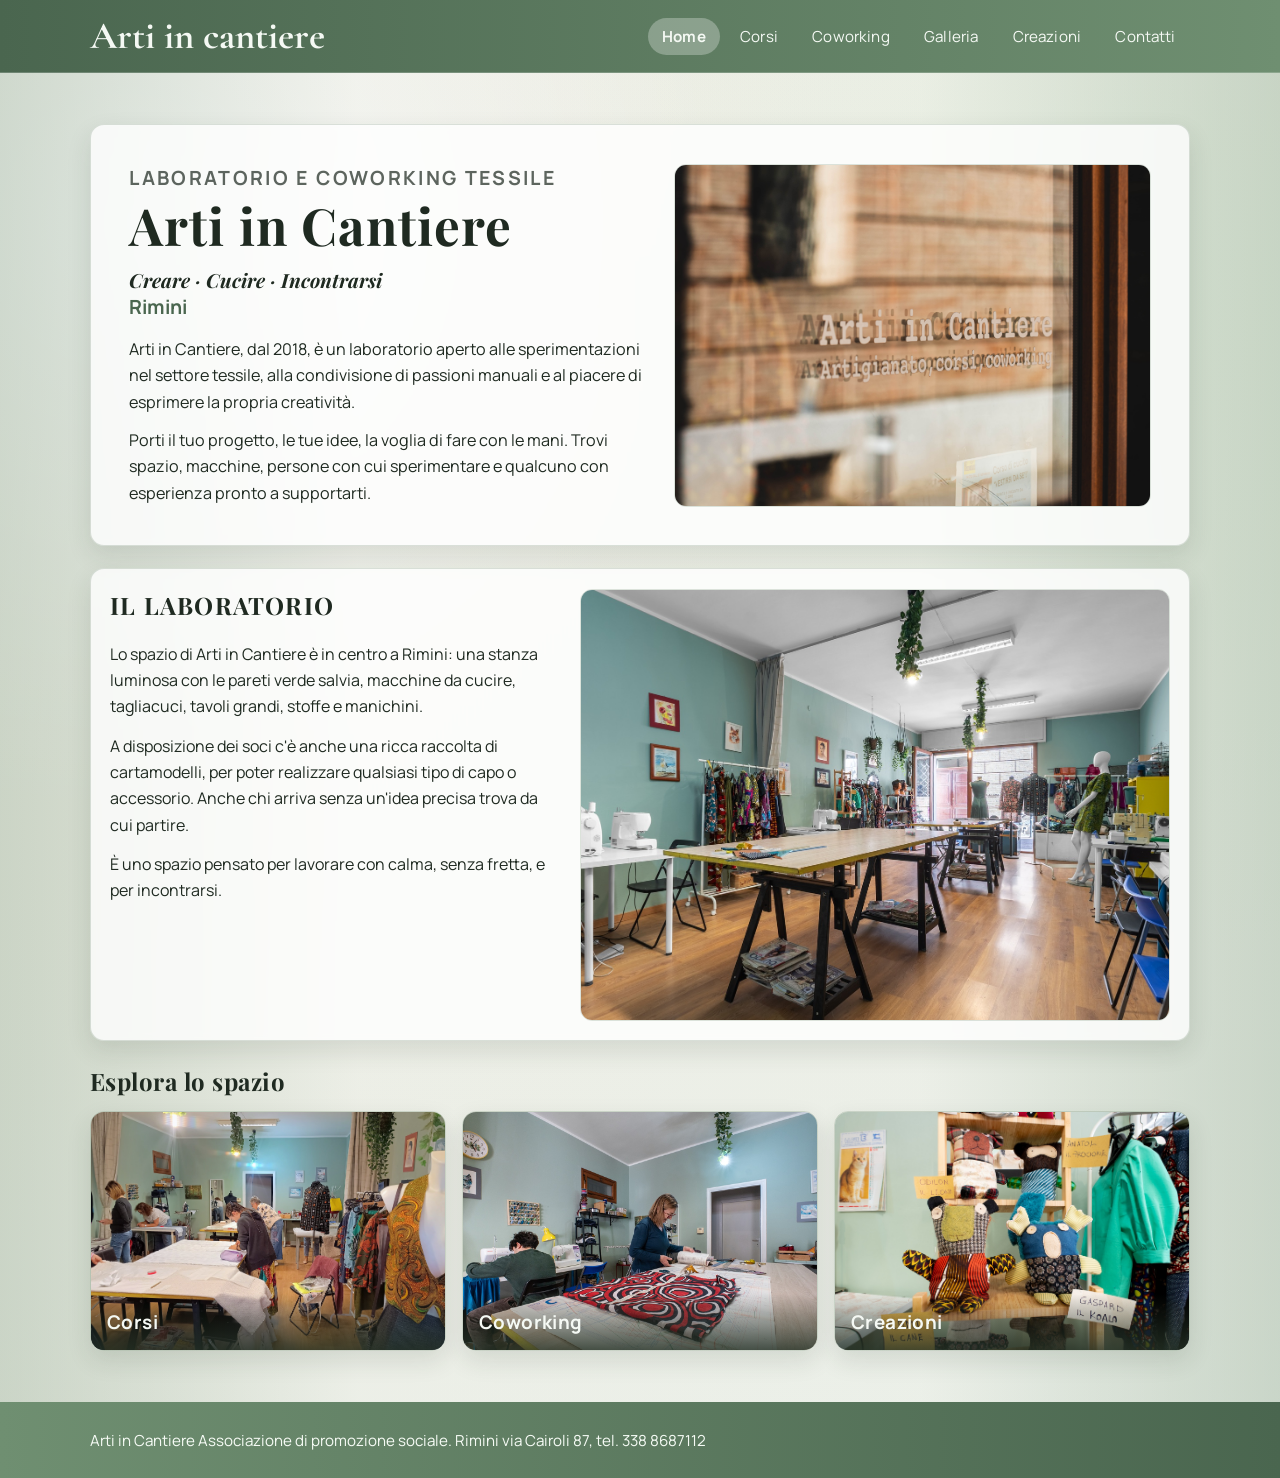
==== commit 99431698: "ridimensionate alcune immagini" ====
--- a/index.html
+++ b/index.html
@@ -78,7 +78,7 @@
 
             <figure class="home-lab-image">
                 <img
-                src="resources/home1.jpg"
+                src="resources/home1-res.jpg"
                 alt="Interno del laboratorio Arti in Cantiere"
                 >
             </figure>
@@ -94,12 +94,12 @@
                 </a>
 
                 <a class="image-nav-card" href="coworking.html">
-                <img src="resources/pietro.jpg" alt="Accesso alla pagina Coworking">
+                <img src="resources/pietro-res.jpg" alt="Accesso alla pagina Coworking">
                 <span class="image-nav-label">Coworking</span>
                 </a>
 
                 <a class="image-nav-card" href="creazioni.html">
-                <img src="resources/pupazzi.jpg" alt="Accesso alla pagina Creazioni">
+                <img src="resources/pupazzi-res.jpg" alt="Accesso alla pagina Creazioni">
                 <span class="image-nav-label">Creazioni</span>
                 </a>
             </div>
